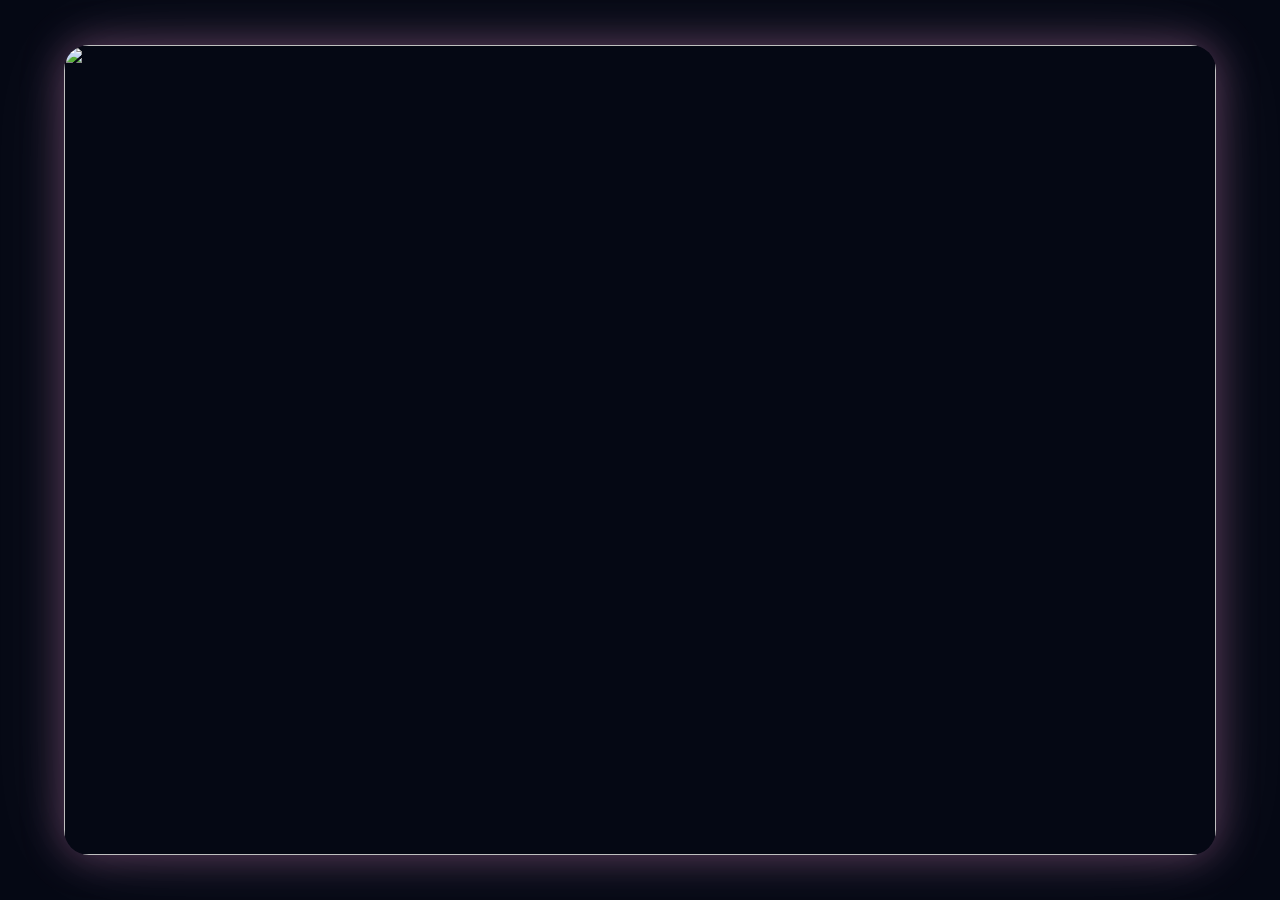
==== index.html @ 05a1348f "Add files via upload" ====
<!DOCTYPE html>
<html lang="es">

<head>

<meta charset="UTF-8">

<meta name="viewport" content="width=device-width, initial-scale=1.0">

<title>Para Mariana ❤️</title>

<link rel="stylesheet" href="style.css">

</head>

<body>

<div id="pantallaInicio">

<img src="imagenes/fondo.png" id="portada">

<div id="clickSobre"></div>

</div>

<div id="pregunta">

<div class="carta">

<h1>

¿Quieres leer esta carta? ❤️

</h1>

<p>

Es muy importante para mí.

</p>

<div class="botones">

<button id="si">

Sí, quiero leerla ❤️

</button>

<button id="no">

No 😔

</button>

</div>

</div>

</div>

<script src="script.js"></script>

</body>

</html>
---- style.css ----
/* ===========================
   ESTILOS GENERALES
=========================== */

*{
    margin:0;
    padding:0;
    box-sizing:border-box;
}


body{

    background:#050814;

    font-family:Arial, Helvetica, sans-serif;

    overflow-x:hidden;

    transition:opacity 1.5s ease;

}



/* ===========================
   PANTALLA INICIAL
=========================== */


#pantallaInicio{

    width:100vw;

    height:100vh;

    display:flex;

    justify-content:center;

    align-items:center;

    position:relative;

}



#portada{

    width:90vw;

    height:90vh;

    object-fit:contain;

    border-radius:25px;


    box-shadow:

    0 0 40px rgba(255,150,220,.35),

    0 0 100px rgba(255,255,255,.08);


    animation:aparecer 1.2s ease;

}




/* ===========================
   SOBRE CLICK
=========================== */


#clickSobre{

    position:absolute;

    width:24%;

    height:22%;


    left:50%;

    top:51%;


    transform:translate(-50%,-50%);


    cursor:pointer;

    border-radius:20px;

}



#clickSobre:hover{

    box-shadow:

    0 0 35px rgba(255,180,220,.8);

}




/* ===========================
   PREGUNTA
=========================== */


#pregunta{

    position:fixed;

    top:0;

    left:0;


    width:100%;

    height:100%;


    display:none;


    justify-content:center;

    align-items:center;


    background:rgba(0,0,0,.55);


    backdrop-filter:blur(8px);


    z-index:1000;

}




/* ===========================
   CARTA
=========================== */


.carta{


    background:

    linear-gradient(
    135deg,
    #ffffff,
    #fff5fa
    );


    width:800px;


    max-width:90%;


    padding:60px;


    border-radius:25px;


    box-shadow:


    0 0 40px rgba(255,105,180,.25),

    0 20px 60px rgba(0,0,0,.45);



    animation:aparecer 1s;

}




.carta h1{

    text-align:center;

    color:#ff4f93;

    font-size:50px;

    margin-bottom:40px;

}




.carta p{

    font-size:23px;

    line-height:1.9;

    color:#444;

    margin-bottom:28px;

    text-align:justify;

}



.carta h2{

    margin-top:60px;

    text-align:right;

    color:#ff4f93;

    font-size:36px;

}




/* ===========================
   BOTONES
=========================== */


.botones{

    display:flex;

    justify-content:center;

    gap:25px;

    flex-wrap:wrap;

}




button{


    padding:16px 35px;


    border:none;


    border-radius:15px;


    font-size:20px;


    cursor:pointer;


    transition:.3s;


}



#si{

    background:#ff6ea9;

    color:white;

}



#si:hover{

    transform:scale(1.08);

    box-shadow:0 0 25px hotpink;

}




#no{

    background:white;

    border:2px solid #bbb;

    position:relative;

}




/* ===========================
   BOTÓN MUSICA
=========================== */


#playMusic{


    position:fixed;


    top:25px;


    right:25px;


    background:#ff5fa2;


    color:white;


    padding:14px 28px;


    border-radius:40px;


    font-size:18px;


    z-index:999;


    box-shadow:

    0 0 20px rgba(255,105,180,.5);


}



#playMusic:hover{


    transform:scale(1.05);


}



/* ===========================
   FONDO ESTRELLAS
=========================== */


.estrellas{


    position:fixed;


    width:100%;

    height:100%;


    top:0;

    left:0;


    background-image:

    radial-gradient(
    white 1px,
    transparent 1px
    );


    background-size:40px 40px;


    opacity:.45;


    animation:

    moverEstrellas 20s linear infinite;


    z-index:-1;


}



@keyframes moverEstrellas{


    from{

        transform:translateY(0);

    }


    to{

        transform:translateY(40px);

    }

}




/* ===========================
   PETALOS
=========================== */


.petalo{


    position:fixed;


    top:-50px;


    font-size:25px;


    z-index:5;


    animation:caer 8s linear infinite;


}



@keyframes caer{


0%{


    transform:

    translateY(-100px)

    rotate(0deg);


    opacity:1;


}



100%{


    transform:

    translateY(110vh)

    rotate(360deg);


    opacity:0;


}



}




/* ===========================
   CORAZONES
=========================== */


.corazon{


    position:fixed;


    bottom:-20px;


    font-size:25px;


    z-index:20;


    animation:

    subirCorazon 5s linear;


}




@keyframes subirCorazon{


0%{


    transform:

    translateY(0)

    scale(1);


    opacity:1;


}



100%{


    transform:

    translateY(-100vh)

    scale(1.8);


    opacity:0;


}



}




/* ===========================
   TRANSICION
=========================== */


.fadeOut{


animation:desaparecer 1.5s forwards;


}



@keyframes desaparecer{


0%{

opacity:1;

filter:blur(0);

}



100%{

opacity:0;

transform:scale(1.08);

filter:blur(10px);


}


}




/* ===========================
   ANIMACIONES
=========================== */


@keyframes aparecer{


from{


opacity:0;

transform:scale(.9);


}



to{


opacity:1;

transform:scale(1);


}


}





/* ===========================
   CELULAR
=========================== */


@media(max-width:600px){



.carta{


padding:30px 20px;


}



.carta h1{


font-size:32px;


}



.carta p{


font-size:18px;


line-height:1.7;


}



#playMusic{


top:15px;

right:15px;


font-size:14px;


padding:12px 18px;


}



}

/* =====================================================
                LIBRO ANTIGUO
=====================================================*/

.carta-body{

    margin:0;

    display:flex;

    justify-content:center;

    align-items:center;

    min-height:100vh;

    background:
    radial-gradient(circle at top,#1a2342 0%,#070b18 45%,#000 100%);

    overflow:hidden;

}


/* ESTRELLAS */

.estrellas{

    position:fixed;

    inset:0;

    background-image:

    radial-gradient(white 1px,transparent 1px),

    radial-gradient(#ffe6a0 .8px,transparent .8px),

    radial-gradient(white 1px,transparent 1px);

    background-size:

    80px 80px,

    120px 120px,

    180px 180px;

    opacity:.45;

    animation:moverEstrellas 80s linear infinite;

    z-index:-5;

}

@keyframes moverEstrellas{

from{

transform:translateY(0);

}

to{

transform:translateY(300px);

}

}



/* LIBRO */

.book{

    position:relative;

    width:1100px;

    height:700px;

    display:flex;

    justify-content:center;

    align-items:center;

}


/* PAGINAS DETRAS */

.back-page{

    position:absolute;

    width:480px;

    height:650px;

    background:#e9d8af;

    border-radius:12px;

    box-shadow:

    0 15px 35px rgba(0,0,0,.45);

}

.back1{

    left:58px;

    top:20px;

    transform:rotate(-1deg);

}

.back2{

    right:58px;

    top:20px;

    transform:rotate(1deg);

}


/* PAGINA */

.left-page,

.right-page{

    position:relative;

    width:480px;

    height:650px;

    overflow:hidden;

    background:

    linear-gradient(

    to bottom,

    #f9efcf,

    #f2e2bb,

    #e6c995

    );

    box-shadow:

    0 25px 45px rgba(0,0,0,.45),

    inset 0 0 35px rgba(0,0,0,.15);

}


/* BORDE */

.left-page{

    border-radius:18px 0 0 18px;

}

.right-page{

    border-radius:0 18px 18px 0;

}


/* LOMO */

.book-spine{

    width:40px;

    height:665px;

    background:

    linear-gradient(

    to right,

    #3d2411,

    #744624,

    #9c6539,

    #744624,

    #3d2411

    );

    box-shadow:

    inset 0 0 10px rgba(255,255,255,.2),

    0 0 25px rgba(0,0,0,.6);

    z-index:10;

}

.spine-line{

    width:3px;

    height:100%;

    margin:auto;

    background:rgba(255,255,255,.15);

}


/* CONTENIDO */

.page-content{

    padding:52px 58px 48px;

    height:100%;

    position:relative;

}

/* =====================================================
            TEXTURA DEL PAPEL
=====================================================*/

.left-page::before,
.right-page::before{

    content:"";

    position:absolute;

    inset:0;

    background:

    radial-gradient(circle at 20% 20%,
    rgba(255,255,255,.25) 0%,
    transparent 40%),

    radial-gradient(circle at 80% 70%,
    rgba(120,80,40,.08) 0%,
    transparent 35%),

    repeating-linear-gradient(

    0deg,

    rgba(120,90,40,.02) 0px,

    rgba(120,90,40,.02) 2px,

    transparent 2px,

    transparent 6px

    );

    pointer-events:none;

}


/* =====================================================
              BORDES ANTIGUOS
=====================================================*/

.left-page::after,
.right-page::after{

    content:"";

    position:absolute;

    inset:18px;

    border:2px solid rgba(133,94,55,.18);

    border-radius:8px;

}


/* =====================================================
               ESQUINAS
=====================================================*/

.corner{

    position:absolute;

    width:60px;

    height:60px;

    border:2px solid rgba(140,90,45,.25);

}

.top-left{

    top:15px;

    left:15px;

    border-right:none;

    border-bottom:none;

}

.top-right{

    top:15px;

    right:15px;

    border-left:none;

    border-bottom:none;

}

.bottom-left{

    bottom:15px;

    left:15px;

    border-right:none;

    border-top:none;

}

.bottom-right{

    bottom:15px;

    right:15px;

    border-left:none;

    border-top:none;

}


/* =====================================================
                  TITULO
=====================================================*/

.page-content h1{

    text-align:center;

    color:#6d4021;

    font-size:42px;

    font-family:Georgia,serif;

    margin-bottom:14px;

    text-shadow:

    1px 1px 1px rgba(255,255,255,.4);

}


/* =====================================================
                 ADORNO
=====================================================*/

.adorno{

    text-align:center;

    font-size:34px;

    color:#9a6434;

    margin-bottom:18px;

}


/* =====================================================
                 TEXTO
=====================================================*/

.page-content p{

    font-family:Georgia,serif;

    font-size:18px;

    color:#53351d;

    line-height:1.55;

    text-align:justify;

    margin-bottom:14px;

}

/* =====================================================
             PAISAJE NOCTURNO DE FONDO
===================================================== */

.paisaje-nocturno{
    position:fixed;
    inset:0;
    overflow:hidden;
    pointer-events:none;
    z-index:-3;
}

.luna-fondo{
    position:absolute;
    width:260px;
    height:260px;
    top:7%;
    left:10%;
    border-radius:50%;
    background:
        radial-gradient(circle at 34% 30%,rgba(255,255,255,.95) 0 3%,transparent 4%),
        radial-gradient(circle at 65% 63%,rgba(115,121,146,.24) 0 8%,transparent 9%),
        radial-gradient(circle at 35% 68%,rgba(115,121,146,.18) 0 11%,transparent 12%),
        radial-gradient(circle at 50% 45%,#fffde8 0%,#f6edc8 55%,#c8c5bd 100%);
    box-shadow:
        0 0 35px rgba(255,248,205,.75),
        0 0 95px rgba(220,228,255,.42),
        0 0 170px rgba(180,200,255,.18);
    opacity:.92;
}

.montana{
    position:absolute;
    left:-5%;
    width:110%;
    bottom:0;
    transform-origin:bottom;
}

.montana-lejana{
    height:34vh;
    bottom:4vh;
    background:#111827;
    opacity:.72;
    filter:blur(1px);
    clip-path:polygon(0 72%,8% 38%,15% 64%,25% 21%,34% 63%,43% 35%,52% 69%,63% 18%,74% 62%,84% 31%,94% 66%,100% 45%,100% 100%,0 100%);
}

.montana-media{
    height:28vh;
    bottom:0;
    background:linear-gradient(to bottom,#090d16,#03050a 78%);
    opacity:.92;
    clip-path:polygon(0 69%,10% 42%,18% 68%,29% 27%,40% 72%,51% 45%,59% 66%,70% 24%,81% 69%,91% 39%,100% 67%,100% 100%,0 100%);
    filter:drop-shadow(0 -10px 16px rgba(0,0,0,.45));
}

.montana-cercana{
    height:17vh;
    background:#000;
    clip-path:polygon(0 65%,9% 36%,17% 59%,26% 28%,36% 70%,47% 38%,59% 65%,71% 31%,82% 62%,92% 34%,100% 58%,100% 100%,0 100%);
    filter:drop-shadow(0 -12px 18px rgba(0,0,0,.7));
}

@media(max-width:700px){
    .luna-fondo{
        width:180px;
        height:180px;
        top:9%;
        left:5%;
    }

    .montana-lejana{height:27vh;}
    .montana-media{height:22vh;}
    .montana-cercana{height:14vh;}
}


/* =====================================================
                  FIRMA
=====================================================*/

.page-content h2{

    margin-top:32px;

    text-align:right;

    color:#6d4021;

    font-size:30px;

    font-family:Georgia,serif;

}


/* =====================================================
                NUMERO PAGINA
=====================================================*/

.page-number{

    position:absolute;

    bottom:25px;

    left:50%;

    transform:translateX(-50%);

    color:#8f6a42;

    font-size:18px;

    font-style:italic;

}


/* =====================================================
                 LINEAS
=====================================================*/

.page-content hr{

    border:none;

    border-top:1px solid rgba(120,80,40,.18);

    margin:12px 0;

}


/* =====================================================
              SOMBRA INTERIOR
=====================================================*/

.left-page{

    box-shadow:

    inset -15px 0 30px rgba(0,0,0,.12),

    inset 8px 0 15px rgba(255,255,255,.35),

    -25px 25px 50px rgba(0,0,0,.45);

}

.right-page{

    box-shadow:

    inset 15px 0 30px rgba(0,0,0,.12),

    inset -8px 0 15px rgba(255,255,255,.35),

    25px 25px 50px rgba(0,0,0,.45);

}

/* =====================================================
                BOTÓN DE MÚSICA
=====================================================*/

#playMusic{

    position:fixed;

    top:25px;

    right:25px;

    padding:14px 28px;

    border:none;

    border-radius:40px;

    background:linear-gradient(135deg,#8d5d36,#b58452);

    color:white;

    font-size:17px;

    cursor:pointer;

    z-index:100;

    box-shadow:

    0 0 25px rgba(255,220,150,.25),

    0 8px 25px rgba(0,0,0,.35);

    transition:.35s;

}

#playMusic:hover{

    transform:translateY(-3px) scale(1.04);

    box-shadow:

    0 0 35px rgba(255,220,150,.45),

    0 12px 30px rgba(0,0,0,.45);

}


/* =====================================================
                    BOTONES
=====================================================*/

.controls{

    position:fixed;

    bottom:30px;

    left:50%;

    transform:translateX(-50%);

    display:flex;

    gap:25px;

    z-index:50;

}

#progreso{
    min-width:55px;
    align-self:center;
    text-align:center;
    color:#f4dfb8;
    font:18px Georgia,serif;
}

.controls button:disabled{
    opacity:.4;
    cursor:not-allowed;
    transform:none;
}

.pasar-adelante .right-page{animation:pasarAdelante .42s ease;}
.pasar-atras .left-page{animation:pasarAtras .42s ease;}

@keyframes pasarAdelante{
    0%{transform:perspective(1200px) rotateY(-8deg);opacity:.65;}
    100%{transform:perspective(1200px) rotateY(0);opacity:1;}
}

@keyframes pasarAtras{
    0%{transform:perspective(1200px) rotateY(8deg);opacity:.65;}
    100%{transform:perspective(1200px) rotateY(0);opacity:1;}
}

.controls button{

    background:linear-gradient(#94653b,#6f4726);

    color:white;

    border:none;

    padding:14px 30px;

    border-radius:35px;

    font-size:17px;

    cursor:pointer;

    transition:.3s;

    box-shadow:

    0 8px 20px rgba(0,0,0,.35);

}

.controls button:hover{

    transform:scale(1.08);

    background:linear-gradient(#a87747,#7c512d);

}


/* =====================================================
                PETALOS
=====================================================*/

.petalo{

    position:fixed;

    top:-80px;

    font-size:24px;

    pointer-events:none;

    animation:caer linear infinite;

    z-index:3;

    opacity:.9;

}

@keyframes caer{

0%{

transform:

translateY(-100px)

rotate(0deg);

opacity:1;

}

100%{

transform:

translateY(115vh)

rotate(720deg);

opacity:0;

}

}


/* =====================================================
              SOMBRA DEL LIBRO
=====================================================*/

.book::after{

    content:"";

    position:absolute;

    width:1200px;

    height:60px;

    left:50%;

    bottom:-30px;

    transform:translateX(-50%);

    background:rgba(0,0,0,.45);

    filter:blur(35px);

    border-radius:50%;

    z-index:-5;

}


/* =====================================================
            EFECTO DE BRILLO
=====================================================*/

.left-page:hover,
.right-page:hover{

    filter:brightness(1.02);

}


/* =====================================================
                ANIMACIONES
=====================================================*/

.book{

    animation:libroAparece 1.3s ease;

}

@keyframes libroAparece{

0%{

opacity:0;

transform:

translateY(40px)

scale(.9);

}

100%{

opacity:1;

transform:

translateY(0)

scale(1);

}

}


/* =====================================================
                RESPONSIVE
=====================================================*/

@media(max-width:1100px){

.book{

    transform:scale(.82);

}

}

@media(max-width:900px){

.book{

    transform:scale(.62);

}

.controls{

    bottom:15px;

}

}

@media(max-width:700px){

.book{

    transform:scale(.48);

}

#playMusic{

    top:12px;

    right:12px;

    font-size:14px;

    padding:10px 18px;

}

}

@media(max-width:500px){

.book{

    transform:scale(.36);

}

.controls{

    gap:10px;

}

.controls button{

    font-size:13px;

    padding:10px 16px;

}

}
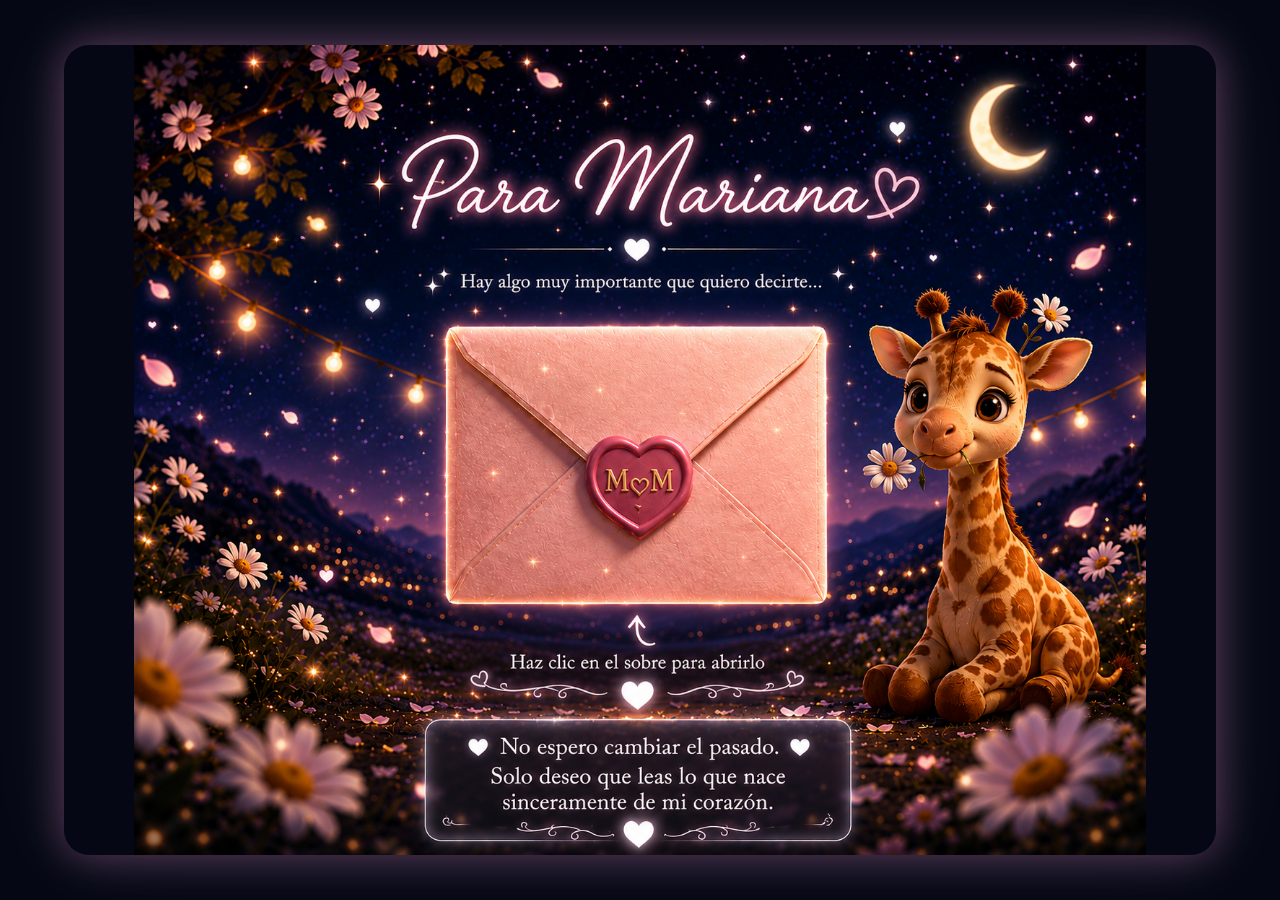
==== commit 985a5741: "Add files via upload" ====
--- a/index.html
+++ b/index.html
@@ -17,7 +17,7 @@
 
 <div id="pantallaInicio">
 
-<img src="imagenes/fondo.png" id="portada">
+<img src="fondo.png" id="portada">
 
 <div id="clickSobre"></div>
 
@@ -63,4 +63,4 @@
 
 </body>
 
-</html>+</html>
